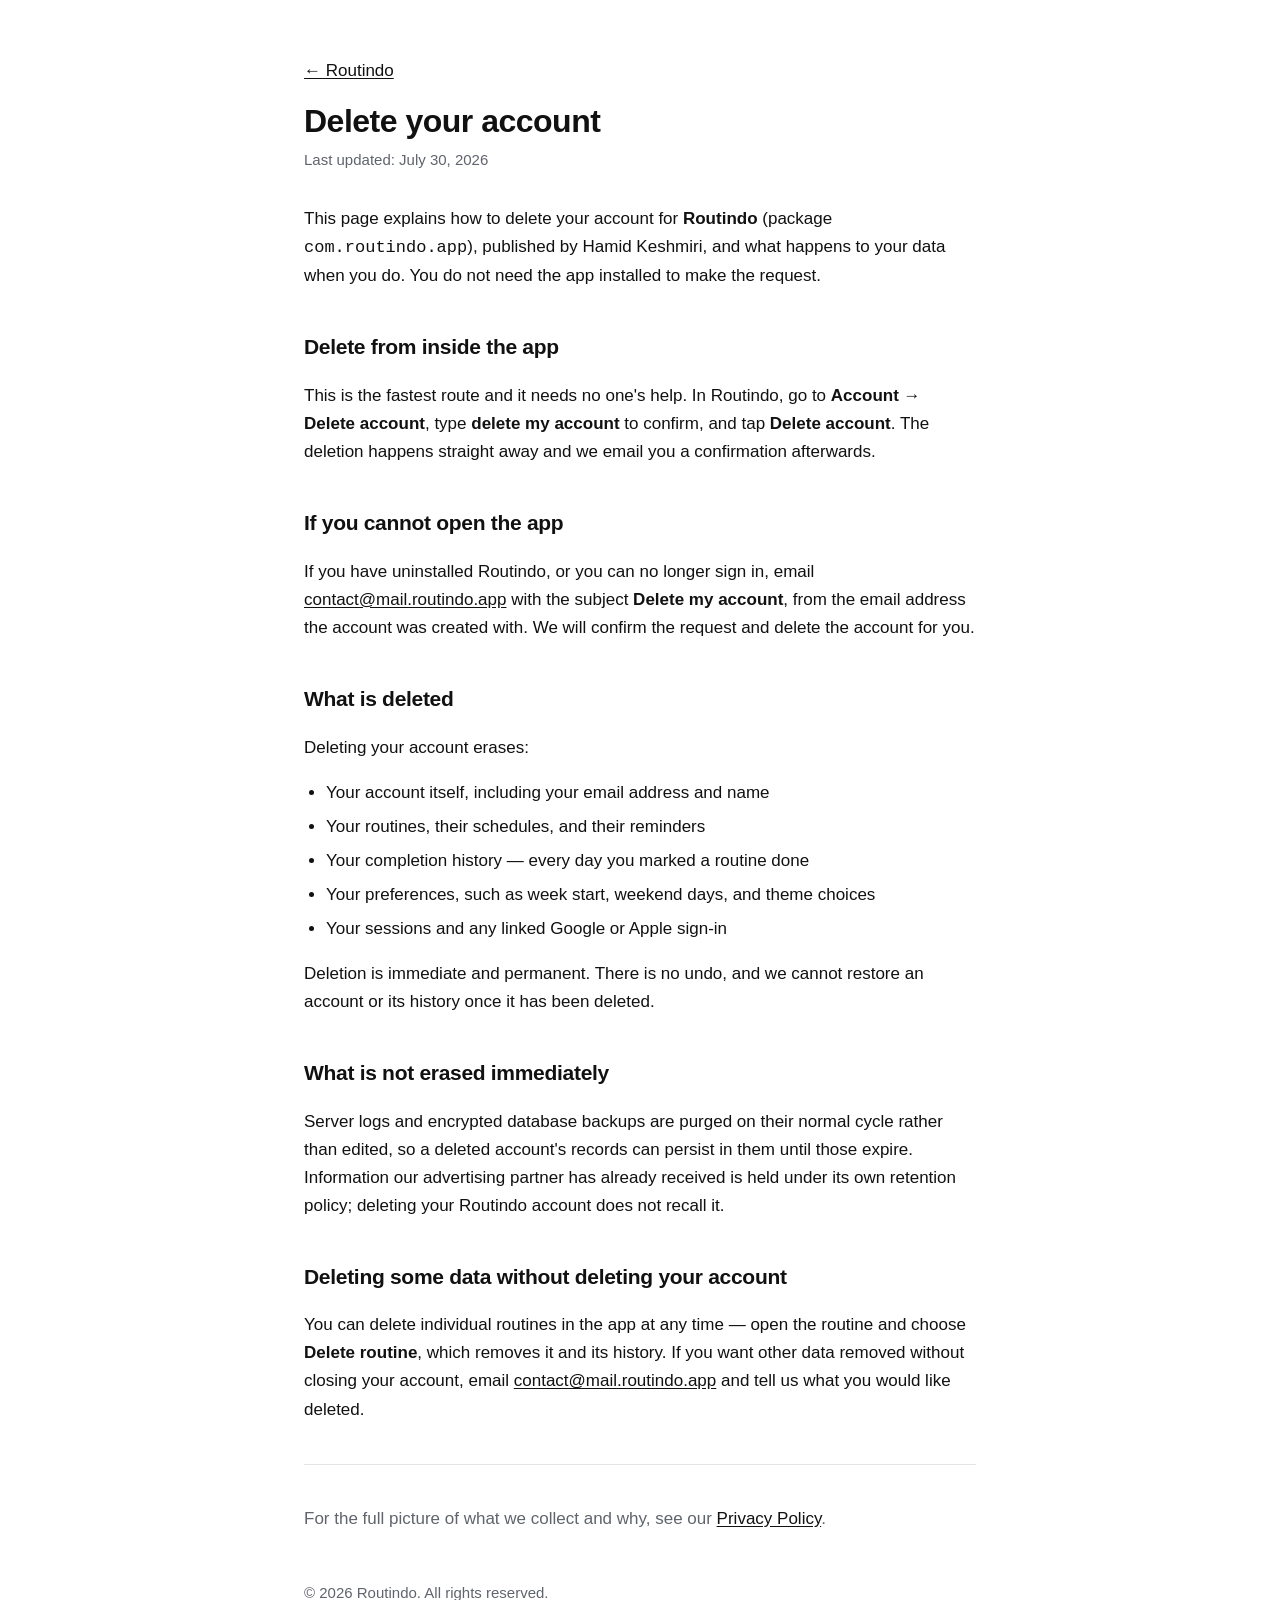
==== delete-account/index.html @ ef2ac8a5 "Add the account-deletion page Play requires Google requires apps that offer account creation to acce" ====
<!doctype html>
<html lang="en">
  <head>
    <meta charset="utf-8" />
    <meta name="viewport" content="width=device-width, initial-scale=1" />
    <title>Delete your account — Routindo</title>
    <meta
      name="description"
      content="How to delete your Routindo account and the data held with it."
    />
    <link rel="stylesheet" href="/styles.css" />
  </head>
  <body>
    <main class="wrap">
      <p><a href="/">← Routindo</a></p>
      <h1>Delete your account</h1>
      <p class="updated">Last updated: July 30, 2026</p>

      <p>
        This page explains how to delete your account for
        <strong>Routindo</strong> (package <code>com.routindo.app</code>),
        published by Hamid Keshmiri, and what happens to your data when you do.
        You do not need the app installed to make the request.
      </p>

      <h2>Delete from inside the app</h2>
      <p>
        This is the fastest route and it needs no one's help. In Routindo, go to
        <strong>Account → Delete account</strong>, type
        <strong>delete my account</strong> to confirm, and tap
        <strong>Delete account</strong>. The deletion happens straight away and
        we email you a confirmation afterwards.
      </p>

      <h2>If you cannot open the app</h2>
      <p>
        If you have uninstalled Routindo, or you can no longer sign in, email
        <a href="mailto:contact@mail.routindo.app?subject=Delete%20my%20account"
          >contact@mail.routindo.app</a
        >
        with the subject <strong>Delete my account</strong>, from the email
        address the account was created with. We will confirm the request and
        delete the account for you.
      </p>

      <h2>What is deleted</h2>
      <p>Deleting your account erases:</p>
      <ul>
        <li>Your account itself, including your email address and name</li>
        <li>Your routines, their schedules, and their reminders</li>
        <li>Your completion history — every day you marked a routine done</li>
        <li>
          Your preferences, such as week start, weekend days, and theme choices
        </li>
        <li>Your sessions and any linked Google or Apple sign-in</li>
      </ul>
      <p>
        Deletion is immediate and permanent. There is no undo, and we cannot
        restore an account or its history once it has been deleted.
      </p>

      <h2>What is not erased immediately</h2>
      <p>
        Server logs and encrypted database backups are purged on their normal
        cycle rather than edited, so a deleted account's records can persist in
        them until those expire. Information our advertising partner has already
        received is held under its own retention policy; deleting your Routindo
        account does not recall it.
      </p>

      <h2>Deleting some data without deleting your account</h2>
      <p>
        You can delete individual routines in the app at any time — open the
        routine and choose <strong>Delete routine</strong>, which removes it and
        its history. If you want other data removed without closing your account,
        email
        <a href="mailto:contact@mail.routindo.app">contact@mail.routindo.app</a>
        and tell us what you would like deleted.
      </p>

      <hr />

      <p class="muted">
        For the full picture of what we collect and why, see our
        <a href="/privacy">Privacy Policy</a>.
      </p>

      <footer>
        © <span id="year">2026</span> Routindo. All rights reserved.
      </footer>
    </main>
    <script>
      document.getElementById("year").textContent = new Date().getFullYear();
    </script>
  </body>
</html>
---- styles.css ----
/* Routindo static site — shared styles. Plain CSS, no build step. */
:root {
  --bg: #ffffff;
  --surface: #f0f0f3;
  --text: #111111;
  --text-secondary: #60646c;
  --border: #e4e4e8;
  --accent: #111111;
  --max: 720px;
}

@media (prefers-color-scheme: dark) {
  :root {
    --bg: #000000;
    --surface: #212225;
    --text: #ffffff;
    --text-secondary: #b0b4ba;
    --border: #2e3135;
    --accent: #ffffff;
  }
}

* {
  box-sizing: border-box;
}

html {
  -webkit-text-size-adjust: 100%;
}

body {
  margin: 0;
  background: var(--bg);
  color: var(--text);
  font-family: -apple-system, BlinkMacSystemFont, "Segoe UI", Roboto, Helvetica,
    Arial, sans-serif;
  line-height: 1.65;
  font-size: 17px;
}

.wrap {
  max-width: var(--max);
  margin: 0 auto;
  padding: 40px 24px 80px;
}

a {
  color: var(--text);
  text-decoration: underline;
  text-underline-offset: 2px;
}

a:hover {
  opacity: 0.7;
}

h1 {
  font-size: 32px;
  line-height: 1.2;
  letter-spacing: -0.5px;
  margin: 0 0 8px;
}

h2 {
  font-size: 21px;
  letter-spacing: -0.3px;
  margin: 40px 0 12px;
}

h3 {
  font-size: 17px;
  margin: 24px 0 8px;
}

p,
li {
  color: var(--text);
}

.muted {
  color: var(--text-secondary);
}

.updated {
  color: var(--text-secondary);
  font-size: 15px;
  margin: 0 0 32px;
}

ul {
  padding-left: 22px;
}

li {
  margin: 6px 0;
}

hr {
  border: none;
  border-top: 1px solid var(--border);
  margin: 40px 0;
}

footer {
  color: var(--text-secondary);
  font-size: 15px;
  margin-top: 48px;
}

footer a {
  color: var(--text-secondary);
}

/* Landing */
.hero {
  min-height: 70vh;
  display: flex;
  flex-direction: column;
  justify-content: center;
}

.logo {
  font-size: 44px;
  letter-spacing: -1px;
  margin: 0 0 12px;
}

.tagline {
  font-size: 20px;
  color: var(--text-secondary);
  margin: 0 0 32px;
  max-width: 34ch;
}

.links {
  display: flex;
  gap: 20px;
  flex-wrap: wrap;
}
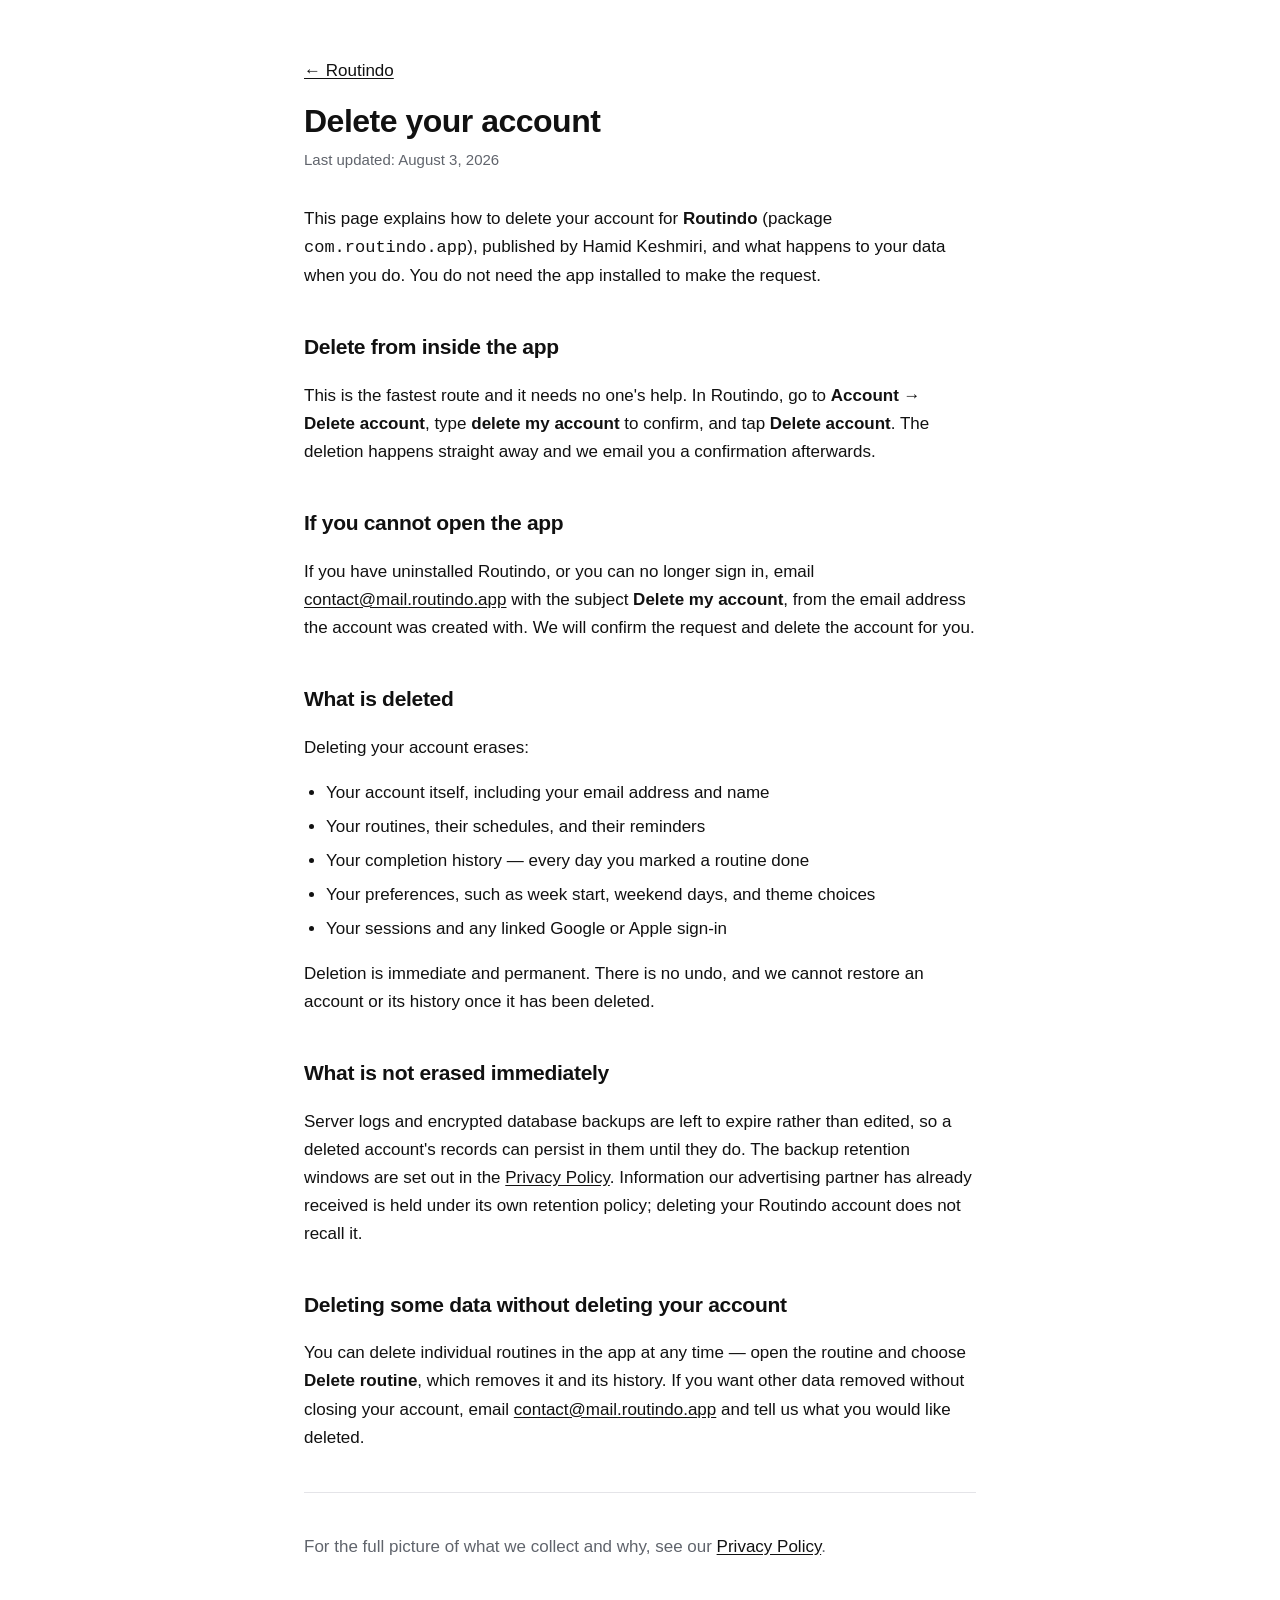
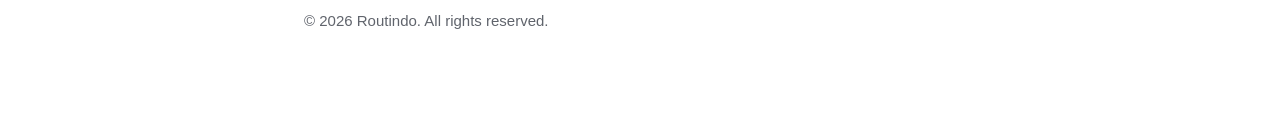
==== commit 6323a19c: "Publish the backup retention windows legals.md called the 30-day and 180-day figures a published com" ====
--- a/delete-account/index.html
+++ b/delete-account/index.html
@@ -14,7 +14,7 @@
     <main class="wrap">
       <p><a href="/">← Routindo</a></p>
       <h1>Delete your account</h1>
-      <p class="updated">Last updated: July 30, 2026</p>
+      <p class="updated">Last updated: August 3, 2026</p>
 
       <p>
         This page explains how to delete your account for
@@ -61,11 +61,12 @@
 
       <h2>What is not erased immediately</h2>
       <p>
-        Server logs and encrypted database backups are purged on their normal
-        cycle rather than edited, so a deleted account's records can persist in
-        them until those expire. Information our advertising partner has already
-        received is held under its own retention policy; deleting your Routindo
-        account does not recall it.
+        Server logs and encrypted database backups are left to expire rather than
+        edited, so a deleted account's records can persist in them until they do.
+        The backup retention windows are set out in the
+        <a href="/privacy#retention">Privacy Policy</a>. Information our
+        advertising partner has already received is held under its own retention
+        policy; deleting your Routindo account does not recall it.
       </p>
 
       <h2>Deleting some data without deleting your account</h2>
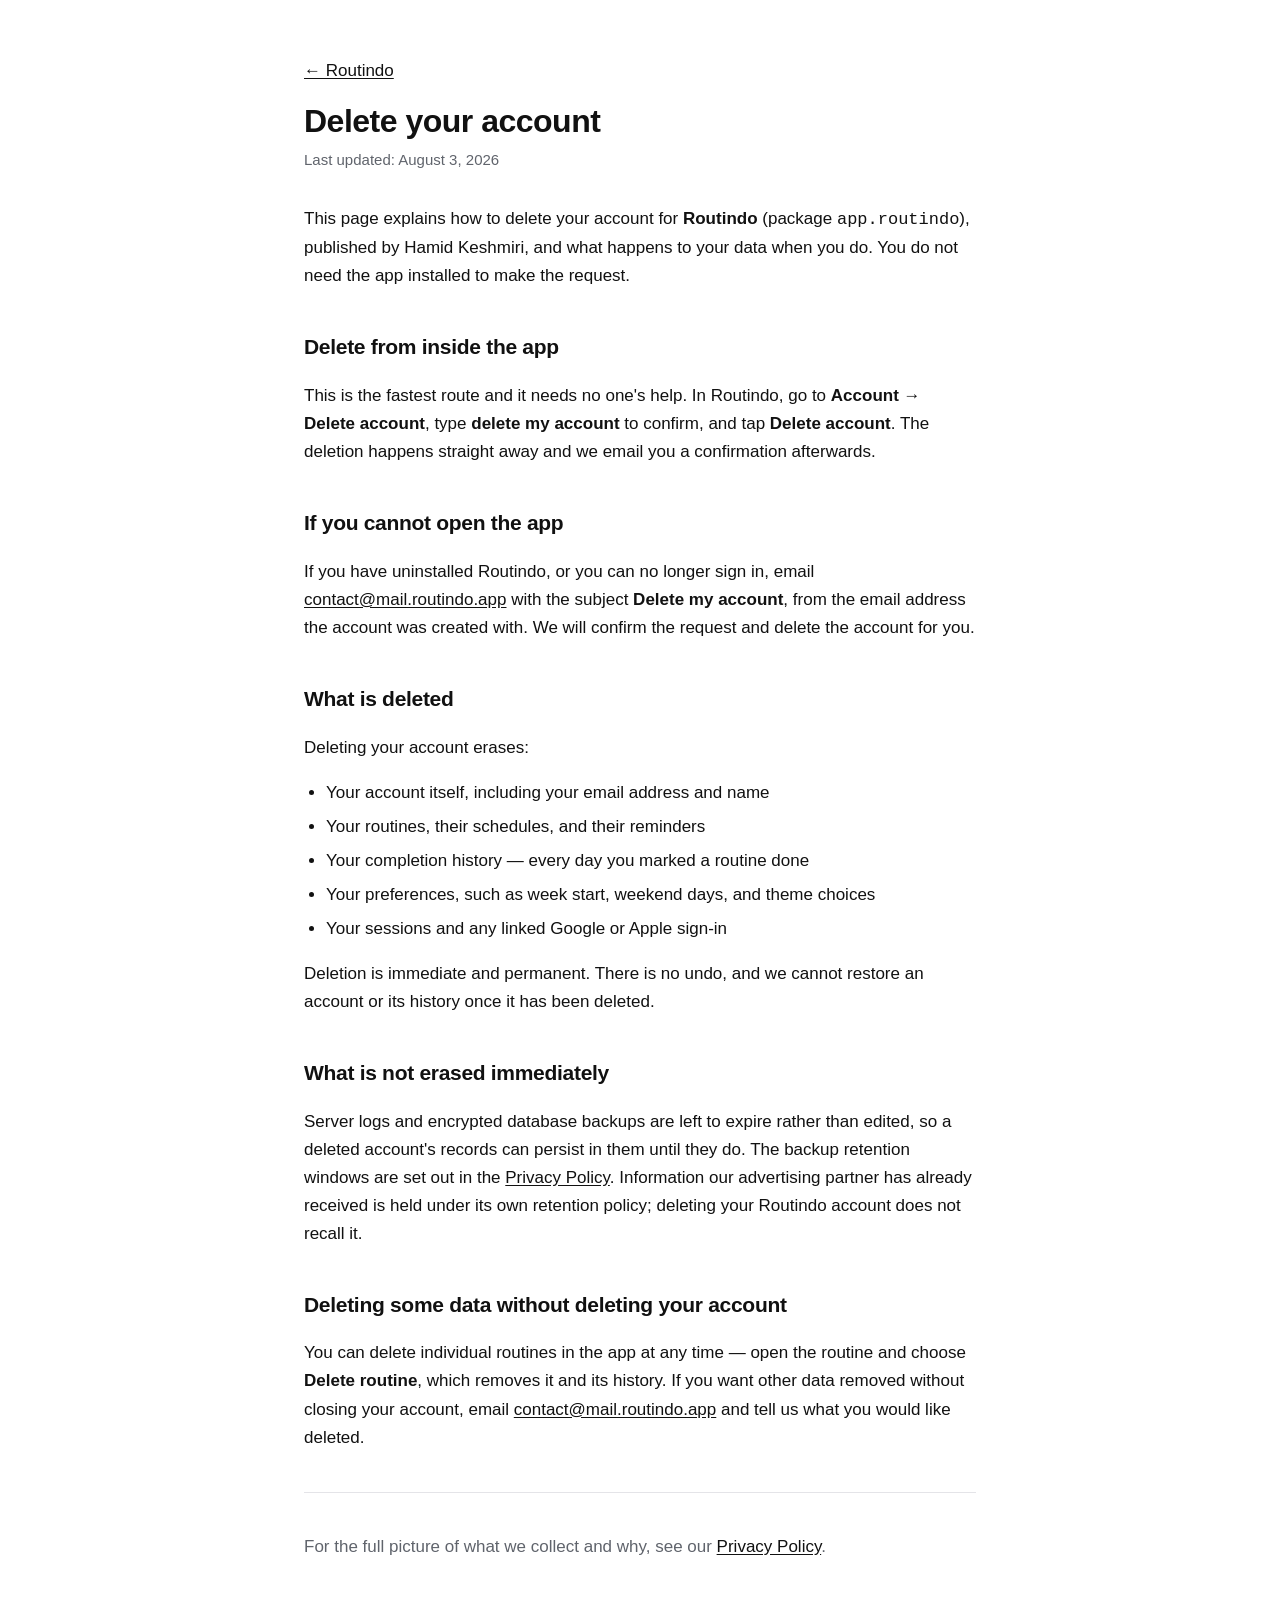
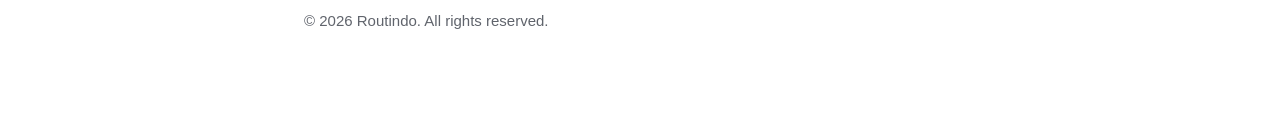
==== commit d3b1194f: "Correct the Android package name on the deletion page Play reviewers check this page against the app" ====
--- a/delete-account/index.html
+++ b/delete-account/index.html
@@ -18,7 +18,7 @@
 
       <p>
         This page explains how to delete your account for
-        <strong>Routindo</strong> (package <code>com.routindo.app</code>),
+        <strong>Routindo</strong> (package <code>app.routindo</code>),
         published by Hamid Keshmiri, and what happens to your data when you do.
         You do not need the app installed to make the request.
       </p>
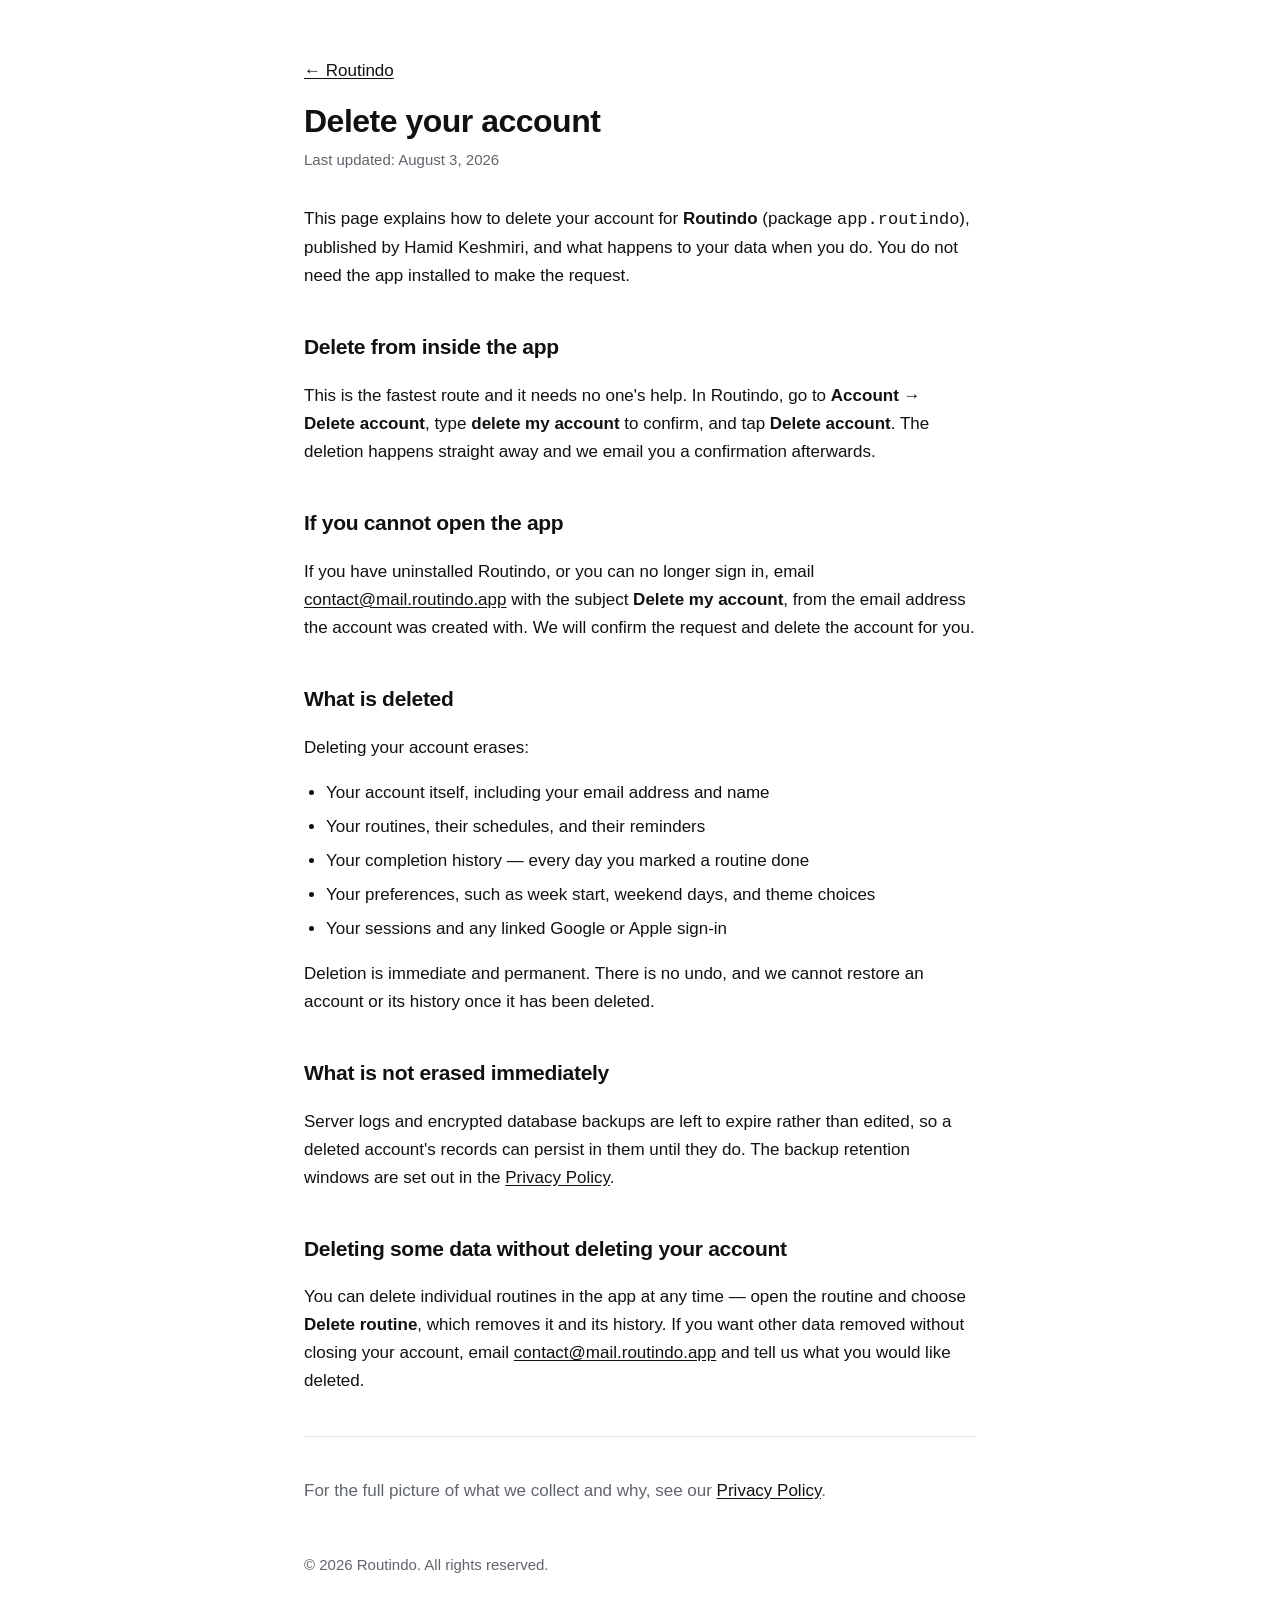
==== commit 2dc681cc: "Remove advertising from the legal pages Ads were dropped from the app on 2026-09-19 — the AdMob SDK," ====
--- a/delete-account/index.html
+++ b/delete-account/index.html
@@ -64,9 +64,7 @@
         Server logs and encrypted database backups are left to expire rather than
         edited, so a deleted account's records can persist in them until they do.
         The backup retention windows are set out in the
-        <a href="/privacy#retention">Privacy Policy</a>. Information our
-        advertising partner has already received is held under its own retention
-        policy; deleting your Routindo account does not recall it.
+        <a href="/privacy#retention">Privacy Policy</a>.
       </p>
 
       <h2>Deleting some data without deleting your account</h2>
